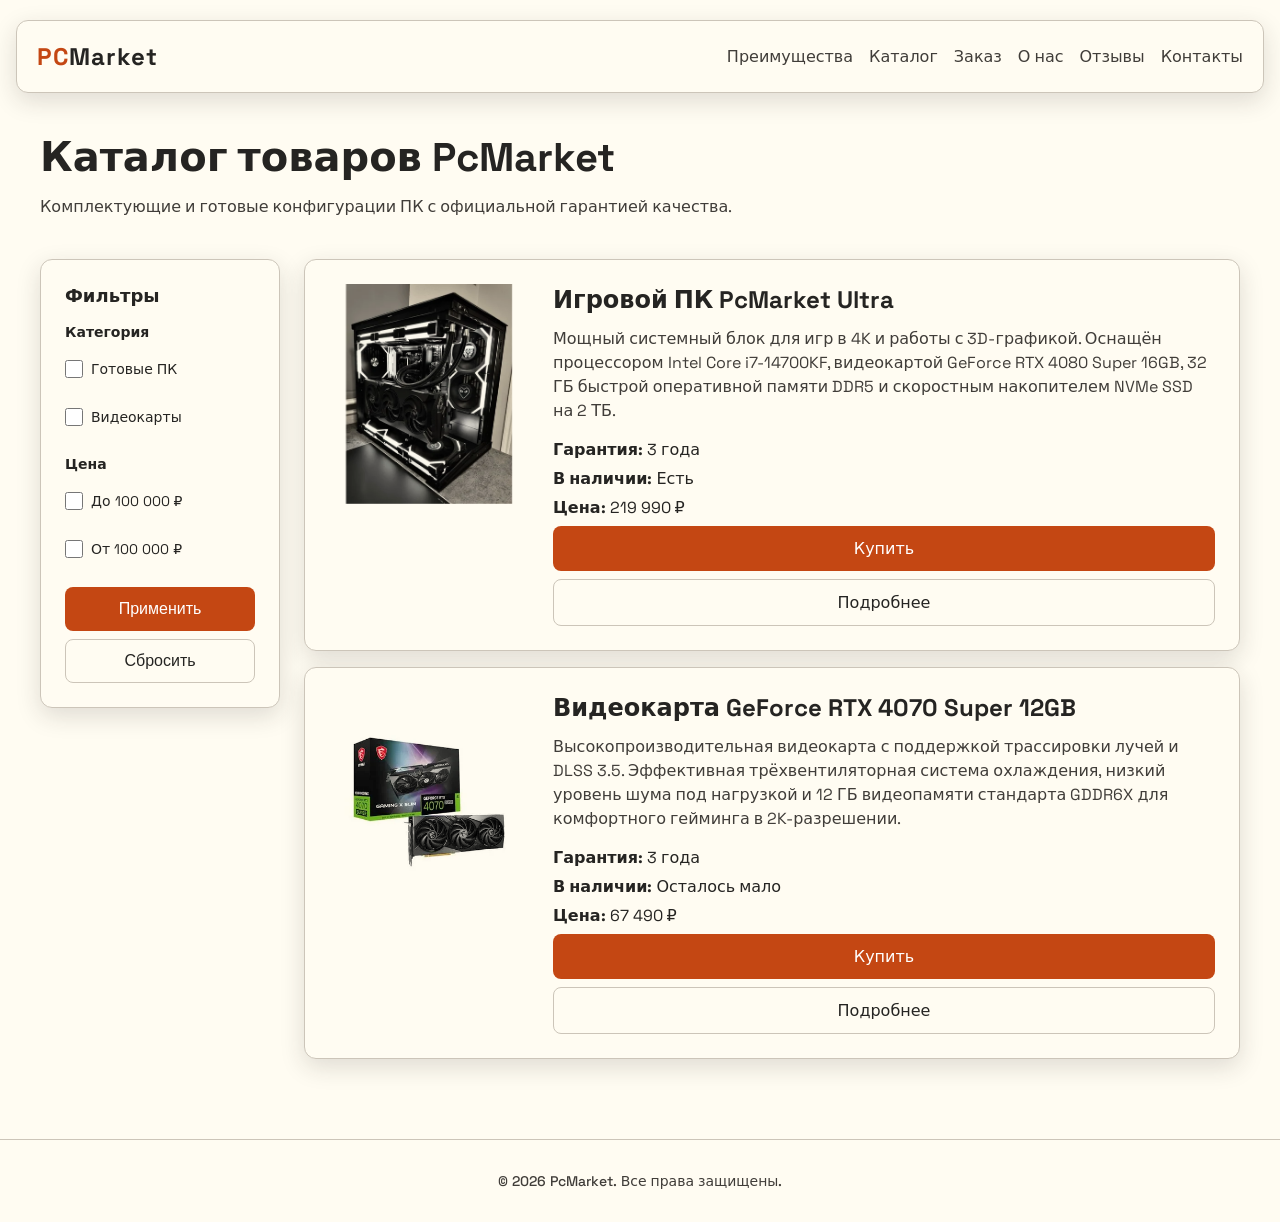
==== pages/catalog.html @ bab5d148 "init" ====
<!DOCTYPE html>
<html lang="ru">
<head>
    <meta charset="UTF-8">
    <meta name="viewport" content="width=device-width, initial-scale=1.0">
    <meta name="description" content="Страница с каталогом компании PcMarket">
    <link rel="stylesheet" href="../css/style.css">
    <link rel="stylesheet" href="../css/responsive.css">
    <title>Товары</title>
</head>
<body>
    <a class="skip-link" href="#main-content">Перейти к содержимому</a>

    <header class="site-header">
        <a href="../index.html" class="site-header__link">
            <span class="site-header__name"><span class="site-header__accent">PC</span>Market</span>
        </a>
        <nav class="site-nav">
            <ul class="site-nav__list">
                <li class="site-nav__item">
                    <a href="../index.html#advantages" class="site-nav__link">Преимущества</a>
                </li>
                <li class="site-nav__item">
                    <a href="catalog.html" class="site-nav__link" aria-current="page">Каталог</a>
                </li>
                <li class="site-nav__item">
                    <a href="order.html" class="site-nav__link">Заказ</a> 
                </li>
                <li class="site-nav__item">
                    <a href="aboutUs.html" class="site-nav__link">О нас</a>
                </li>
                <li class="site-nav__item">
                    <a href="reviews.html" class="site-nav__link">Отзывы</a>
                </li>
                <li class="site-nav__item">
                    <a href="contacts.html" class="site-nav__link">Контакты</a>
                </li>
            </ul>
        </nav>
    </header>

    <main id="main-content" tabindex="-1">
        <section class="catalog-intro">
            <h1 class="catalog-intro__title">Каталог товаров PcMarket</h1>
            <p class="catalog-intro__description">Комплектующие и готовые конфигурации ПК с официальной гарантией качества.</p>
        </section>
        
        <div class="catalog-layout">
            <aside class="catalog-filters">
                <h2 class="catalog-filters__title">Фильтры</h2>
                <form class="catalog-filters__form">
                    <fieldset class="catalog-filters__group">
                        <legend class="catalog-filters__legend">Категория</legend>
                        <label class="catalog-filters__option"><input type="checkbox" name="category" value="pc"> Готовые ПК</label>
                        <label class="catalog-filters__option"><input type="checkbox" name="category" value="gpu"> Видеокарты</label>
                    </fieldset>
                    <fieldset class="catalog-filters__group">
                        <legend class="catalog-filters__legend">Цена</legend>
                        <label class="catalog-filters__option"><input type="checkbox" name="price" value="under-100000"> До 100 000 ₽</label>
                        <label class="catalog-filters__option"><input type="checkbox" name="price" value="over-100000"> От 100 000 ₽</label>
                    </fieldset>
                    <div class="catalog-filters__actions">
                        <button class="button button--primary" type="button">Применить</button>
                        <button class="button button--secondary" type="reset">Сбросить</button>
                    </div>
                </form>
            </aside>

            <section class="catalog" aria-label="Товары каталога">
                <article class="catalog-card">
                    <picture class="catalog-card__media">
                        <source type="image/webp"
                                srcset="../assets/img/gaming-pc-360.webp 360w, ../assets/img/gaming-pc-600.webp 600w, ../assets/img/gaming-pc.webp 736w"
                                sizes="(max-width: 767px) calc(100vw - 64px), (max-width: 1439px) 200px, 250px">
                        <img src="../assets/img/gaming-pc.jpg"
                             srcset="../assets/img/gaming-pc-360.jpg 360w, ../assets/img/gaming-pc-600.jpg 600w, ../assets/img/gaming-pc.jpg 736w"
                             sizes="(max-width: 767px) calc(100vw - 64px), (max-width: 1439px) 200px, 250px"
                             width="736" height="981" loading="lazy"
                             alt="Игровой компьютер PcMarket Ultra" class="catalog-card__image">
                    </picture>
                    <div class="catalog-card__content">
                        <h2 class="catalog-card__title">Игровой ПК PcMarket Ultra</h2>
                        <p class="catalog-card__description">
                        Мощный системный блок для игр в 4K и работы с 3D-графикой. Оснащён процессором Intel Core i7-14700KF, видеокартой GeForce RTX 4080 Super 16GB, 32 ГБ быстрой оперативной памяти DDR5 и скоростным накопителем NVMe SSD на 2 ТБ.
                        </p>
                        <p class="catalog-card__detail"><strong class="catalog-card__label">Гарантия:</strong> 3 года</p>
                        <p class="catalog-card__detail"><strong class="catalog-card__label">В наличии:</strong> Есть</p>
                        <p class="catalog-card__detail"><strong class="catalog-card__label">Цена:</strong> 219 990 ₽</p>
                        <a href="order.html" class="catalog-card__link button button--primary">Купить</a>
                        <a href="product.html" class="catalog-card__link button button--secondary">Подробнее</a>
                    </div>
                </article>

                <hr>

                <article class="catalog-card">
                    <picture class="catalog-card__media">
                        <source type="image/webp"
                                srcset="../assets/img/rtx4070-360.webp 360w, ../assets/img/rtx4070.webp 499w"
                                sizes="(max-width: 767px) calc(100vw - 64px), (max-width: 1439px) 200px, 250px">
                        <img src="../assets/img/rtx4070.jpeg"
                             srcset="../assets/img/rtx4070-360.jpeg 360w, ../assets/img/rtx4070.jpeg 499w"
                             sizes="(max-width: 767px) calc(100vw - 64px), (max-width: 1439px) 200px, 250px"
                             width="499" height="400" loading="lazy"
                             alt="Видеокарта GeForce RTX 4070 Super" class="catalog-card__image">
                    </picture>
                    <div class="catalog-card__content">
                        <h2 class="catalog-card__title">Видеокарта GeForce RTX 4070 Super 12GB</h2>
                        <p class="catalog-card__description"> 
                        Высокопроизводительная видеокарта с поддержкой трассировки лучей и DLSS 3.5. Эффективная трёхвентиляторная система охлаждения, низкий уровень шума под нагрузкой и 12 ГБ видеопамяти стандарта GDDR6X для комфортного гейминга в 2K-разрешении.
                        </p>
                        <p class="catalog-card__detail"><strong class="catalog-card__label">Гарантия:</strong> 3 года</p>
                        <p class="catalog-card__detail"><strong class="catalog-card__label">В наличии:</strong> Осталось мало</p>
                        <p class="catalog-card__detail"><strong class="catalog-card__label">Цена:</strong> 67 490 ₽</p>
                        <a href="order.html" class="catalog-card__link button button--primary">Купить</a>
                        <a href="product.html" class="catalog-card__link button button--secondary">Подробнее</a>
                    </div>
                </article>
            </section>
        </div>
    </main>

    <footer class="site-footer">
        <p class="site-footer__text">&copy; 2026 PcMarket. Все права защищены.</p>
    </footer>

</body>
</html>
---- css/style.css ----
@font-face {
    font-family: 'Space Grotesk';
    src: url('../assets/fonts/space-grotesk-v22-latin-regular.woff2') format('woff2');
    font-weight: 400;
    font-display: swap; 
}
@font-face {
    font-family: 'Space Grotesk';
    src: url('../assets/fonts/space-grotesk-v22-latin-500.woff2') format('woff2');
    font-weight: 500;
    font-display: swap;
}
@font-face {
    font-family: 'Space Grotesk';
    src: url('../assets/fonts/space-grotesk-v22-latin-700.woff2') format('woff2');
    font-weight: 700;
    font-display: swap;
}

:root {

  --floral-white: #fffcf2ff;
  --dust-grey: #ccc5b9ff;
  --charcoal-brown: #403d39ff;
  --carbon-black: #252422ff;
  --spicy-paprika: #c44713ff;
  --burnt-paprika: #a9340dff;

  --color-bg: var(--floral-white);          
  --color-bg-card: var(--floral-white);     
  
  
  --color-text: var(--carbon-black);        
  --color-text-muted: var(--charcoal-brown); 
  
  --color-primary: var(--spicy-paprika);       
  --color-primary-hover: var(--burnt-paprika); 
  
  --color-border: var(--dust-grey);      
  
  
  --color-danger: #f43f5e;      
  --color-success: #10b981;     
  
  
  --shadow-card: 0 8px 24px rgb(37 36 34 / 15%);
  --shadow-glow: 0 0 15px rgb(235 94 40 / 40%);

  --font-main: 'Space Grotesk', system-ui, -apple-system, sans-serif;
  
  --fw-regular: 400;
  --fw-medium: 500;
  --fw-bold: 700;

  --radius-sm: 4px;  
  --radius-md: 8px;   
  --radius-lg: 12px;  
  --radius-pill: 100px;
}


*, *::before, *::after {
  box-sizing: border-box;
  margin: 0;
  padding: 0;
}

body {
  font-family: var(--font-main);
  font-weight: var(--fw-regular);
  background-color: var(--color-bg);
  color: var(--color-text);
}



a {
  text-decoration: none;
  color: inherit; /* цвет родителя */
}

ul {
  list-style: none;
}

hr {
  background-color: var(--color-border);
  border: none;
  height: 1px;
}

.site-header,
main,
.site-footer {
  max-width: 1600px;
  margin: 0 auto;
  padding-left: 40px; 
  padding-right: 40px; 
}

.site-header {
  display: flex; 
  justify-content: space-between;
  align-items: center;
  padding-top: 20px;
  padding-bottom: 20px; 
  margin-top: 20px;
  margin-bottom: 20px;
  border-radius: var(--radius-lg);
  background-color: var(--color-bg-card); 
  border: 1px solid var(--color-border); 
  box-shadow: var(--shadow-card);
  position: sticky;
  top: 20px;
  z-index: 999;
}

.site-header__link {
  display: flex;
  align-items: center;
  gap: 12px;
}


.site-header__name {
  font-size: 24px;
  font-weight: var(--fw-bold);
  color: var(--color-text);
  letter-spacing: 1px;
}

.site-header__accent {
  color: var(--color-primary);
}

.site-nav__list {
  display: flex;
  gap: 12px;
}

.site-nav__link {
  font-size: 16px;
  font-weight: var(--fw-medium);
  color: var(--color-text-muted);
  transition: color 0.3s ease; 
}

.site-nav__link:hover {
  color: var(--color-primary);
}

.site-nav__link:focus-visible {
  outline: 2px solid var(--color-primary);
  outline-offset: 4px;
  border-radius: 4px;
}

.button {
  display: inline-flex;
  align-items: center;
  justify-content: center;
  padding: 12px;
  font-size: 16px;
  font-weight: var(--fw-medium);
  border-radius: var(--radius-md);
  cursor: pointer;
  transition: all 0.3s ease;
  text-align: center;
}

.button--primary {
  background-color: var(--color-primary);
  color: #fff; 
  border: none;
}

.button--primary:hover {
  background-color: var(--color-primary-hover);
  box-shadow: var(--shadow-glow); 
  transform: translateY(-2px); 
}

.button--secondary {
  background-color: transparent;
  color: var(--color-text);
  border: 1px solid var(--color-border);
}
.button--secondary:hover {
  background-color: var(--color-bg-card);
  border-color: var(--color-primary-hover);
  color: var(--color-primary);
}

.button:focus-visible {
  outline: 2px solid var(--color-primary);
  outline-offset: 4px;
}

.button-up {
  position: fixed;
  bottom: 30px;
  right: 30px;
  z-index: 1000;
  background-color: transparent;
  border: var(--spicy-paprika) 1px solid;
  border-radius: var(--radius-pill);
}


.hero {
  padding: 80px 20px; 
  text-align: center; 
}


.hero__container {
  max-width: 800px;
  margin: 0 auto; 
}

.hero__title {
  font-size: 48px; 
  font-weight: var(--fw-bold);
  line-height: 1.2;
  margin-bottom: 24px;
  color: var(--color-text);
}

.hero__description {
  font-size: 20px;
  color: var(--color-text-muted);
  line-height: 1.5;
  margin-bottom: 40px;
}

.hero__actions {
  display: flex;
  justify-content: center;
  gap: 12px; 
}

.advantages, .popular {
  padding: 60px 0;
}

.advantages__title, .popular__title {
  font-size: 32px;
  margin-bottom: 40px;
  text-align: center;
}


.advantages__list {
  display: grid;
  grid-template-columns: repeat(3, 1fr);
  gap: 24px;
}

.advantages__item {
  background-color: var(--color-bg-card);
  padding: 32px;
  border-radius: var(--radius-lg);
  border: 1px solid var(--color-border);
  text-align: center;
  box-shadow: var(--shadow-card);
  transition: transform 0.3s ease, box-shadow 0.3s ease;
}

.advantages__item:hover {
  transform: translateY(-4px); 
  box-shadow: var(--shadow-glow); 
}

.advantages__item-title {
  font-size: 20px;
  margin-bottom: 12px;
  color: var(--color-primary); 
}


.advantages__item-text {
  color: var(--color-text-muted);
  line-height: 1.5;
}

.popular {
  display: flex;
  flex-direction: column;
  align-items: center; 
}

.popular__grid {
  display: grid;
  grid-template-columns: repeat(auto-fit, minmax(300px, 1fr));
  gap: 24px;
  margin-bottom: 40px;
  width: 100%;
}

.catalog-card__badge {
  position: absolute;
  top: 16px;
  right: 16px;
  background-color: var(--color-primary);
  color: #fff;
  padding: 4px 8px;
  border-radius: var(--radius-pill);
}

.product-card {
  display: flex;
  position: relative;
  flex-direction: column;
  background-color: var(--color-bg-card);
  border: 1px solid var(--color-border);
  border-radius: var(--radius-lg);
  overflow: hidden; 
  box-shadow: var(--shadow-card);
  transition: transform 0.3s ease, box-shadow 0.3s ease;
}

.product-card:hover .product-card__image {
  transform: scale(1.1); 
}

.product-card__image {
  width: 100%;
  height: 300px; 
  padding: 20px; 
  object-fit: contain;
  border-bottom: 1px solid var(--color-border);
  mix-blend-mode: multiply; 
  transition: transform 0.4s ease; 
}

.product-card__content {
  padding: 24px;
  display: flex;
  flex-direction: column;
  flex-grow: 1; 
}

.product-card__title {
  font-size: 18px;
  font-weight: var(--fw-bold);
  color: var(--color-text);
  margin-bottom: 12px;
  line-height: 1.4;
}

.product-card__price {
  font-size: 24px;
  font-weight: var(--fw-bold);
  color: var(--color-primary); 
  margin-bottom: 24px;
  margin-top: auto;
}

.product-card__button {
  width: 100%;
  margin-bottom: 8px;
}

.product-card__button:last-child {
  margin-bottom: 0;
}

.site-footer {
  padding-top: 32px;
  padding-bottom: 32px;
  margin-top: 80px; 
  border-top: 1px solid var(--color-border);
  display: flex;
  justify-content: center;
  align-items: center;
}
.site-footer__text {
  font-size: 14px;
  color: var(--color-text-muted);
  font-weight: var(--fw-medium);
}
.popular__more-link {
  margin-top: 16px;
}

.modal {
  position: fixed;
  margin: auto;
  box-shadow: var(--shadow-card);
  max-width: 400px;
  background-color: var(--color-bg-card);
  border: 1px solid var(--color-border);
  border-radius: var(--radius-lg);
  padding: 32px;
}

.modal::backdrop {
    background-color: rgba(0 0 0 / 70%);
}

.modal__input {
  width: 100%;
  padding: 14px 16px;
  font-size: 16px;
  font-family: inherit; 
  color: var(--color-text);
  background-color: transparent;
  border: 1px solid var(--color-border);
  margin-bottom: 0;
  border-radius: var(--radius-md);
  transition: border-color 0.3s ease, box-shadow 0.3s ease;
}

.modal__form {
  display: flex;
  flex-wrap: wrap;
  gap: 10px;
}

.modal__label {
  flex-basis: 100%;
  font-size: 14px;
  font-weight: var(--fw-bold);
}

.modal__input:focus {
  outline: none; 
  border-color: var(--color-primary); 
  box-shadow: var(--shadow-card); 
}

.modal__title {
  font-size: 24px;
  font-weight: var(--fw-bold);
  color: var(--color-text);
  margin-bottom: 8px;
}

.modal__text {
  font-size: 18px;
  color: var(--color-text-muted);
  margin-bottom: 8px;
}

.button--call {
  margin-top: 8px;
}

/* catalog */

.catalog-intro {
  margin-top: 40px;
  margin-bottom: 40px;
}
.catalog-intro__title {
  font-size: 40px;
  font-weight: var(--fw-bold);
  color: var(--color-text);
  margin-bottom: 16px;
}
.catalog-intro__description {
  font-size: 18px;
  color: var(--color-text-muted);
}

.catalog-layout {
  display: grid;
  grid-template-columns: 280px 1fr; 
  gap: 40px; 
  align-items: start; 
}

.catalog-filters {
  background-color: var(--color-bg-card);
  padding: 24px;
  border-radius: var(--radius-lg);
  border: 1px solid var(--color-border);
  position: sticky;
  top: 100px; 
  box-shadow: var(--shadow-card);
}

.catalog-filters__title {
  font-size: 20px;
  font-weight: var(--fw-bold);
  margin-bottom: 16px;
}

.catalog {
  display: flex;
  flex-direction: column;
  gap: 32px; 
}

.catalog-card {
  display: flex;
  position: relative;
  gap: 24px;
  background-color: var(--color-bg-card);
  padding: 24px;
  border-radius: var(--radius-lg);
  border: 1px solid var(--color-border);
  box-shadow: var(--shadow-card);
}

.catalog-card__image {
  width: 250px;
  height: 250px;
  object-fit: contain;
  mix-blend-mode: multiply; 
  flex-shrink: 0;  /* офф сжати */
}

.catalog-card__content-wrapper {
  display: flex;
  flex-direction: column;
}

.catalog-card__title {
  font-size: 24px;
  margin-bottom: 16px;
}
.catalog-card__description {
  color: var(--color-text-muted);
  line-height: 1.5;
  margin-bottom: 24px;
}

.catalog-card__content {
  display: flex;
  flex-direction: column;
}

.catalog-card__detail {
  margin-bottom: 8px;
  font-size: 16px;
}

.catalog-card__label {
  color: var(--color-text);
  font-weight: var(--fw-bold);
}

.catalog-card__link {
  margin-bottom: 8px;
}

.catalog-card__link:last-child {
  margin-bottom: 0;
}

/* product */

.product-page {
  padding-top: 40px;
  padding-bottom: 60px;
}

.product-details {
  background-color: var(--color-bg-card);
  padding: 40px;
  border-radius: var(--radius-lg);
  border: 1px solid var(--color-border);
  box-shadow: var(--shadow-card);
  margin-bottom: 60px;
}


.product-details__title {
  font-size: 36px;
  font-weight: var(--fw-bold);
  margin-bottom: 32px;
  color: var(--color-text);
  border-bottom: 1px solid var(--color-border);
  padding-bottom: 16px;
}


.product-details__grid {
  display: grid;
  grid-template-columns: 1fr 1fr; 
  gap: 40px;
  align-items: center;
}

.product-details__image {
  width: 100%;
  max-height: 400px;
  object-fit: contain;
  mix-blend-mode: multiply; 
}

.product-details__info {
  display: flex;
  flex-direction: column;
  gap: 24px; 
}

.product-details__description {
  font-size: 18px;
  line-height: 1.6;
  color: var(--color-text-muted);
}


.product-details__price {
  font-size: 40px;
  font-weight: var(--fw-bold);
  color: var(--color-primary);
}
.product-details__button {
  align-self: flex-start; 
  padding: 16px 32px;
  font-size: 18px;
}

.product-specs {
  background-color: var(--color-bg-card);
  padding: 40px;
  border-radius: var(--radius-lg);
  border: 1px solid var(--color-border);
  box-shadow: var(--shadow-card);
}

.product-specs__title {
  font-size: 28px;
  margin-bottom: 24px;
}

.specs-table {
  width: 100%; 
  border-collapse: collapse; 
  text-align: left;
}

.specs-table__caption {
  caption-side: bottom; 
  text-align: right;
  margin-top: 12px;
  font-size: 14px;
  color: var(--color-text-muted);
}

.specs-table__header {
  padding: 16px;
  font-weight: var(--fw-bold);
  color: var(--color-text);
  border-bottom: 2px solid var(--color-text); 
}

.specs-table__cell {
  padding: 16px;
  color: var(--color-text-muted);
  border-bottom: 1px solid var(--color-border); 
}

.specs-table__row:hover .specs-table__cell {
  background-color: rgb(37 36 34 / 3%); 
  color: var(--color-text);
  transition: all 0.2s ease;
}

/* order */

.order-section {
  max-width: 600px;
  margin: 40px auto 80px; 
}

.order-section__title {
  font-size: 36px;
  font-weight: var(--fw-bold);
  text-align: center;
  margin-bottom: 16px;
}

.order-section__description {
  text-align: center;
  color: var(--color-text-muted);
  margin-bottom: 40px;
}

.order-form {
  background-color: var(--color-bg-card);
  padding: 40px;
  border-radius: var(--radius-lg);
  border: 1px solid var(--color-border);
  box-shadow: var(--shadow-card);
  display: flex;
  flex-direction: column;
  gap: 24px; 
}

.order-form__field {
  display: flex;
  flex-direction: column;
  gap: 8px; 
}

.order-form__label {
  font-size: 14px;
  font-weight: var(--fw-bold);
  color: var(--color-text);
}

.order-form__input {
  width: 100%;
  padding: 14px 16px;
  font-size: 16px;
  font-family: inherit; 
  color: var(--color-text);
  background-color: transparent;
  border: 1px solid var(--color-border);
  border-radius: var(--radius-md);
  transition: border-color 0.3s ease, box-shadow 0.3s ease;
}

.order-form__input:focus {
  outline: none; 
  border-color: var(--color-primary); 
  box-shadow: var(--shadow-card); 
}

.order-form__input--textarea {
  resize: vertical; 
  min-height: 100px;
}

.order-form__checkbox {
  width: 18px;
  height: 18px;
  cursor: pointer;
  accent-color: var(--color-primary); 
}

.order-form__field--checkbox {
  flex-direction: row; 
  align-items: center; 
}

.order-form__label--checkbox {
  font-weight: var(--fw-regular); 
  color: var(--color-text-muted);
  cursor: pointer;
}

.order-form__actions {
  margin-top: 16px;

}
.order-form__button {
  width: 100%; 
  font-size: 18px;
  padding: 16px;
}

/* reviews */

.reviews-intro {
  margin-top: 40px;
  margin-bottom: 60px;
  text-align: center;
}

.reviews-intro__title {
  font-size: 40px;
  font-weight: var(--fw-bold);
  color: var(--color-text);
  margin-bottom: 16px;
}

.reviews-intro__description {
  font-size: 18px;
  color: var(--color-text-muted);
  margin-bottom: 24px;
}

.reviews-intro__mark {
  font-size: 56px;
  font-weight: var(--fw-bold);
  color: var(--color-primary); 
  margin-bottom: 8px;
}

.reviews-intro__count {
  font-size: 16px;
  color: var(--color-text-muted);
}

.reviews {
  display: grid;
  grid-template-columns: repeat(auto-fit, minmax(350px, 1fr));
  gap: 32px;
  margin-bottom: 80px;
}

.reviews-card {
  background-color: var(--color-bg-card);
  position: relative;
  padding: 32px;
  border-radius: var(--radius-lg);
  border: 1px solid var(--color-border);
  box-shadow: var(--shadow-card);
  
  display: flex;
  flex-direction: column;
  transition: transform 0.3s ease, box-shadow 0.3s ease;
}

.reviews-card:hover {
  transform: translateY(-4px);
  box-shadow: var(--shadow-glow);
}

.reviews-card__content {
  display: flex;
  justify-content: space-between;
  align-items: center;
  margin-bottom: 12px;
}

.reviews-card__name {
  font-size: 20px;
  font-weight: var(--fw-bold);
  color: var(--color-text);
}

.reviews-card__datetime {
  font-size: 14px;
  color: var(--color-text-muted);
}

.reviews-card__title {
  display: inline-block;
  font-size: 14px;
  font-weight: var(--fw-medium);
  color: var(--color-primary);
  margin-bottom: 16px;
  padding-bottom: 2px;
}

.reviews-card__description {
  color: var(--color-text-muted);
  line-height: 1.6;
  font-size: 16px;
}

/* contacts */

.contacts-intro {
  text-align: center;
  max-width: 800px;
  margin: 40px auto 60px;
}

.contacts-intro__title {
  font-size: 40px;
  margin-bottom: 16px;
}

.contacts-intro__description {
  font-size: 18px;
  color: var(--color-text-muted);
  line-height: 1.5;
}

.contacts-grid {
  display: grid;
  grid-template-columns: repeat(auto-fit, minmax(280px, 1fr));
  gap: 24px;
  margin-bottom: 80px;
}

.contact-card {
  background-color: var(--color-bg-card);
  padding: 32px;
  border-radius: var(--radius-lg);
  border: 1px solid var(--color-border);
  box-shadow: var(--shadow-card);
}

.contact-card__name {
  font-size: 20px;
  color: var(--color-primary); 
  margin-bottom: 16px;
  border-bottom: 1px solid var(--color-border);
  padding-bottom: 12px;
}

.contact-card__list {
  display: flex;
  flex-direction: column;
  gap: 12px; 
}


.contact-card__item {
  color: var(--color-text-muted);
  font-size: 16px;
}

.feedback {
  max-width: 600px;
  margin: 0 auto 80px;
}
.feedback__title {
  font-size: 32px;
  text-align: center;
  margin-bottom: 12px;
}
.feedback__description {
  text-align: center;
  color: var(--color-text-muted);
  margin-bottom: 32px;
}

.feedback-form {
  background-color: var(--color-bg-card);
  padding: 40px;
  border-radius: var(--radius-lg);
  border: 1px solid var(--color-border);
  box-shadow: var(--shadow-card);
  display: flex;
  flex-direction: column;
  gap: 24px;
}

.feedback-form__item {
  display: flex;
  flex-direction: column;
  gap: 8px;
}

.feedback-form__label {
  font-size: 14px;
  font-weight: var(--fw-bold);
}

.feedback-form__input,
.feedback-form__selector,
.feedback-form__textarea {
  width: 100%;
  padding: 14px 16px;
  font-size: 16px;
  font-family: inherit;
  color: var(--color-text);
  background-color: transparent;
  border: 1px solid var(--color-border);
  border-radius: var(--radius-md);
  transition: border-color 0.3s ease, box-shadow 0.3s ease;
}

.feedback-form__input:focus,
.feedback-form__selector:focus,
.feedback-form__textarea:focus {
  outline: none;
  border-color: var(--color-primary);
}

.feedback-form__textarea {
  resize: vertical;
  min-height: 120px;
}

/* services */


.page-intro {
  margin-top: 40px;
  margin-bottom: 60px;
  text-align: center;
}
.page-intro__title {
  font-size: 40px;
  font-weight: var(--fw-bold);
  color: var(--color-text);
  margin-bottom: 16px;
}
.page-intro__description {
  font-size: 18px;
  color: var(--color-text-muted);
  max-width: 800px;
  margin: 0 auto; 
}

.services {
  display: grid;
  grid-template-columns: repeat(auto-fit, minmax(400px, 1fr));
  gap: 32px;
  margin-bottom: 80px;
}

.services-card {
  background-color: var(--color-bg-card);
  padding: 40px;
  border-radius: var(--radius-lg);
  border: 1px solid var(--color-border);
  box-shadow: var(--shadow-card);
  display: flex;
  flex-direction: column;
  transition: transform 0.3s ease, box-shadow 0.3s ease;
}

.services-card:hover {
  transform: translateY(-4px);
  box-shadow: var(--shadow-glow);
}

.services-card__title {
  font-size: 24px;
  font-weight: var(--fw-bold);
  color: var(--color-text);
  margin-bottom: 16px;
  border-bottom: 1px solid var(--color-border);
  padding-bottom: 16px;
}

.services-card__description {
  color: var(--color-text-muted);
  line-height: 1.6;
  margin-bottom: 32px;
  flex-grow: 1; 
}

.services-card__detail {
  margin-bottom: 12px;
  font-size: 16px;
}

.services-card__label {
  font-weight: var(--fw-bold);
  color: var(--color-primary); 
}

.services-card__link {
  margin-bottom: 12px;
}
---- css/responsive.css ----
html {
  scroll-behavior: smooth;
  box-sizing: border-box;
}

.skip-link {
  position: fixed;
  top: 8px;
  left: 8px;
  z-index: 1001;
  padding: 12px 16px;
  border-radius: var(--radius-md);
  color: #fff;
  background: var(--color-primary);
  transform: translateY(-150%);
}

.skip-link:focus-visible {
  transform: translateY(0);
  outline: 2px solid var(--color-text);
  outline-offset: 2px;
}

*, *::before, *::after {
  box-sizing: inherit;
}

img,
video {
  max-width: 100%;
  height: auto;
  display: block;
}

.site-header,
main,
.site-footer {
  padding-left: 16px;
  padding-right: 16px;
}

.site-header {
  flex-direction: column;
  align-items: stretch;
  gap: 12px;
  margin-top: 10px;
  margin-bottom: 16px;
  margin-left: 16px;
  margin-right: 16px;
  padding: 12px 14px;
  position: sticky;
  top: 10px;
}

.site-header__link {
  justify-content: center;
}

.site-header__name {
  font-size: 20px;
}

.site-nav__list {
  display: flex;
  flex-wrap: wrap;
  justify-content: center;
  gap: 6px 8px;
}

.site-nav__link {
  font-size: 13px;
  padding: 6px 10px;
  border-radius: var(--radius-sm);
  background-color: rgba(37, 36, 34, 0.04);
}

.hero {
  padding: 24px 0 32px;
}

.hero__title {
  font-size: 24px;
  line-height: 1.25;
  margin-bottom: 14px;
  word-break: break-word;
}

.hero__description {
  font-size: 14px;
  line-height: 1.5;
  margin-bottom: 20px;
}

.hero__actions {
  flex-direction: column;
  width: 100%;
  gap: 10px;
}

.hero__button {
  width: 100%;
  min-height: 44px;
}

.button--call {
  width: 100%;
  margin-top: 10px;
  min-height: 44px;
}

.advantages,
.popular {
  padding: 28px 0;
}

.advantages__title,
.popular__title {
  font-size: 22px;
  margin-bottom: 20px;
}

.advantages__list {
  grid-template-columns: 1fr;
  gap: 14px;
}

.advantages__item {
  padding: 18px 14px;
}

.advantages__item-title {
  font-size: 17px;
  margin-bottom: 8px;
}

.advantages__item-text {
  font-size: 14px;
}

.popular__grid {
  grid-template-columns: 1fr;
  gap: 18px;
  margin-bottom: 20px;
}

.product-card__image {
  height: 200px;
  padding: 12px;
}

.product-card__content {
  padding: 16px 12px;
  gap: 14px;
}

.product-card__title {
  font-size: 16px;
  margin-bottom: 8px;
}

.product-card__price {
  font-size: 20px;
  margin-bottom: 12px;
}

.popular__more-link {
  width: 100%;
  max-width: 280px;
  min-height: 44px;
}

.modal {
  width: calc(100% - 24px);
  max-width: 360px;
  padding: 20px 16px;
}

.modal__title {
  font-size: 20px;
}

.modal__text {
  font-size: 14px;
}

.button-up {
  bottom: 16px;
  right: 14px;
  width: 44px;
  height: 44px;
  display: flex;
  align-items: center;
  justify-content: center;
}

.site-footer {
  padding: 20px 16px;
  margin-top: 36px;
  text-align: center;
}

/* Catalog */
.catalog-intro {
  margin: 24px 0 28px;
}

.catalog-intro__title {
  font-size: 24px;
  line-height: 1.25;
  margin-bottom: 12px;
}

.catalog-intro__description {
  font-size: 14px;
  line-height: 1.5;
}

.catalog-layout {
  grid-template-columns: minmax(0, 1fr);
  gap: 20px;
}

.catalog-filters {
  min-width: 0;
  padding: 16px;
  position: static;
}

.catalog-filters__title {
  font-size: 18px;
  margin-bottom: 16px;
}

.catalog-filters__form {
  display: grid;
  gap: 16px;
}

.catalog-filters__group {
  display: grid;
  gap: 4px;
  min-width: 0;
  padding: 0;
  border: 0;
}

.catalog-filters__legend {
  margin-bottom: 6px;
  font-size: 14px;
  font-weight: var(--fw-bold);
}

.catalog-filters__option {
  display: flex;
  align-items: center;
  gap: 8px;
  min-height: 44px;
  font-size: 14px;
  cursor: pointer;
}

.catalog-filters__option input {
  width: 18px;
  height: 18px;
  flex: none;
  accent-color: var(--color-primary);
}

.catalog-filters__actions {
  display: grid;
  grid-template-columns: repeat(2, minmax(0, 1fr));
  gap: 8px;
}

.catalog-filters__actions .button {
  width: 100%;
  min-height: 44px;
  padding: 10px;
}

.catalog {
  min-width: 0;
  gap: 16px;
}

.catalog hr {
  display: none;
}

.catalog-card {
  min-width: 0;
  flex-direction: column;
  gap: 16px;
  padding: 16px;
}

.catalog-card__media {
  display: block;
  width: 100%;
}

.catalog-card__image {
  width: 100%;
  height: 200px;
  object-fit: contain;
}

.catalog-card__content {
  min-width: 0;
}

.catalog-card__title {
  font-size: 20px;
  line-height: 1.3;
  margin-bottom: 12px;
  overflow-wrap: anywhere;
}

.catalog-card__description {
  font-size: 14px;
  margin-bottom: 16px;
  overflow-wrap: anywhere;
}

.catalog-card__detail {
  font-size: 14px;
}

.catalog-card__link {
  width: 100%;
  min-height: 44px;
}

/* About us */
.about-philosophy__content {
  max-width: 760px;
  margin: 0 auto;
}

.about-philosophy__content .advantages__item-text {
  line-height: 1.6;
}

.about-reasons {
  padding: 28px 0 44px;
}

.about-reasons__list {
  max-width: 1120px;
  margin: 0 auto;
  grid-template-columns: minmax(0, 1fr);
}

.about-reasons__item {
  min-width: 0;
  text-align: left;
  overflow-wrap: anywhere;
}

/* Reviews */
.reviews-intro {
  margin: 24px auto 32px;
}

.reviews-intro__title {
  font-size: 24px;
  line-height: 1.25;
  margin-bottom: 12px;
}

.reviews-intro__description {
  font-size: 14px;
  line-height: 1.5;
  margin-bottom: 18px;
}

.reviews-intro__mark {
  font-size: 36px;
}

.reviews-intro__count {
  font-size: 14px;
}

.reviews {
  grid-template-columns: minmax(0, 1fr);
  gap: 16px;
  margin-bottom: 48px;
}

.reviews-card {
  min-width: 0;
  padding: 20px 16px;
  overflow-wrap: anywhere;
}

.reviews-card__content {
  flex-direction: column;
  align-items: flex-start;
  gap: 4px;
}

.reviews-card__name {
  font-size: 18px;
}

.reviews-card__description {
  font-size: 14px;
}

/* Order */
.order-section {
  margin: 24px auto 48px;
}

.order-section__title {
  font-size: 24px;
  line-height: 1.25;
  margin-bottom: 12px;
}

.order-section__description {
  font-size: 14px;
  line-height: 1.5;
  margin-bottom: 20px;
}

.order-form {
  padding: 20px 16px;
  gap: 18px;
}

.order-form__field {
  min-width: 0;
}

.order-form__input {
  min-width: 0;
  min-height: 44px;
}

.order-form__input:focus-visible,
.order-form__checkbox:focus-visible {
  outline: 2px solid var(--color-primary);
  outline-offset: 2px;
}

.order-form__checkbox {
  flex-shrink: 0;
}

.order-form__label--checkbox {
  line-height: 1.5;
}

.order-form__actions {
  margin-top: 0;
}

.order-form__button {
  min-height: 44px;
  font-size: 16px;
}

/* Contacts */
.contacts-intro {
  margin: 24px auto 32px;
}

.contacts-intro__title {
  font-size: 24px;
  line-height: 1.25;
  margin-bottom: 12px;
}

.contacts-intro__description {
  font-size: 14px;
}

.contacts-grid {
  grid-template-columns: minmax(0, 1fr);
  gap: 16px;
  margin-bottom: 40px;
}

.contact-card {
  min-width: 0;
  padding: 20px 16px;
}

.contact-card__name {
  font-size: 18px;
  line-height: 1.35;
  margin-bottom: 12px;
  padding-bottom: 10px;
}

.contact-card__item {
  font-size: 14px;
  line-height: 1.5;
  overflow-wrap: anywhere;
}

.feedback {
  width: 100%;
  margin-bottom: 48px;
}

.feedback__title {
  font-size: 24px;
  line-height: 1.25;
}

.feedback__description {
  font-size: 14px;
  line-height: 1.5;
  margin-bottom: 20px;
}

.feedback-form {
  padding: 20px 16px;
  gap: 18px;
}

.feedback-form__item {
  min-width: 0;
}

.feedback-form__input,
.feedback-form__selector,
.feedback-form__textarea {
  min-width: 0;
  min-height: 44px;
}

.feedback-form__button {
  width: 100%;
  min-height: 44px;
}

.feedback-form__input:focus-visible,
.feedback-form__selector:focus-visible,
.feedback-form__textarea:focus-visible {
  outline: 2px solid var(--color-primary);
  outline-offset: 2px;
}

/* Services */
.page-intro {
  margin: 24px auto 32px;
}

.page-intro__title {
  font-size: 24px;
  line-height: 1.25;
  margin-bottom: 12px;
}

.page-intro__description {
  font-size: 14px;
  line-height: 1.5;
}

.services {
  grid-template-columns: minmax(0, 1fr);
  gap: 16px;
  margin-bottom: 48px;
}

.services-card {
  min-width: 0;
  padding: 20px 16px;
  overflow-wrap: anywhere;
}

.services-card__title {
  font-size: 18px;
  line-height: 1.35;
  margin-bottom: 12px;
  padding-bottom: 12px;
}

.services-card__description {
  font-size: 14px;
  margin-bottom: 20px;
}

.services-card__detail {
  font-size: 14px;
}

.services-card .button {
  width: 100%;
  min-height: 44px;
}

/* Product */
.product-page {
  padding-top: 24px;
  padding-bottom: 40px;
}

.product-details,
.product-specs {
  padding: 20px 16px;
}

.product-details {
  margin-bottom: 32px;
}

.product-details__title {
  font-size: 24px;
  line-height: 1.25;
  margin-bottom: 20px;
  padding-bottom: 12px;
}

.product-details__grid {
  grid-template-columns: minmax(0, 1fr);
  gap: 20px;
}

.product-details__media {
  display: block;
  min-width: 0;
  width: 100%;
}

.product-details__image {
  max-height: 260px;
}

.product-details__info {
  min-width: 0;
  gap: 16px;
}

.product-details__description {
  font-size: 14px;
}

.product-details__price {
  font-size: 28px;
}

.product-details__button {
  align-self: stretch;
  min-height: 44px;
  padding: 12px 16px;
  font-size: 16px;
}

.product-specs__title {
  font-size: 22px;
  line-height: 1.3;
  margin-bottom: 16px;
}

.specs-table {
  display: block;
  min-width: 0;
}

.specs-table__head {
  position: absolute;
  width: 1px;
  height: 1px;
  overflow: hidden;
  clip-path: inset(50%);
  white-space: nowrap;
}

.specs-table__body {
  display: grid;
  gap: 12px;
}

.specs-table__body .specs-table__row {
  display: block;
  min-width: 0;
  padding: 14px;
  border: 1px solid var(--color-border);
  border-radius: var(--radius-md);
}

.specs-table__body .specs-table__cell {
  display: block;
  padding: 0;
  border: 0;
  overflow-wrap: anywhere;
}

.specs-table__body .specs-table__cell[scope="row"] {
  margin-bottom: 6px;
  color: var(--color-text);
  font-weight: var(--fw-bold);
}

.specs-table__header,
.specs-table__cell {
  padding: 12px;
  font-size: 14px;
}

.specs-table__caption {
  display: block;
  text-align: left;
  margin-top: 0;
  margin-bottom: 12px;
}

@media (min-width: 430px) {
  .site-header,
  main,
  .site-footer {
    padding-left: 20px;
    padding-right: 20px;
  }

  .site-header {
    padding: 14px 18px;
  }

  .site-header__name {
    font-size: 22px;
  }

  .site-nav__link {
    font-size: 14px;
    padding: 6px 12px;
  }

  .hero {
    padding: 32px 0 40px;
  }

  .hero__title {
    font-size: 28px;
  }

  .hero__description {
    font-size: 16px;
  }

  .advantages__title,
  .popular__title {
    font-size: 24px;
  }

  .advantages__item {
    padding: 22px 18px;
  }

  .product-card__image {
    height: 240px;
  }

  .product-card__content {
    padding: 20px 16px;
  }

  .product-card__title {
    font-size: 17px;
  }

  .modal {
    width: calc(100% - 32px);
    max-width: 400px;
    padding: 24px 20px;
  }

  .catalog-intro {
    margin: 32px 0 36px;
  }

  .catalog-intro__title {
    font-size: 28px;
  }

  .catalog-intro__description {
    font-size: 16px;
  }

  .catalog-filters__form {
    grid-template-columns: repeat(2, minmax(0, 1fr));
  }

  .catalog-filters__actions {
    grid-column: 1 / -1;
  }

  .catalog-card {
    padding: 20px;
  }

  .catalog-card__image {
    height: 240px;
  }

  .about-reasons {
    padding-bottom: 52px;
  }

  .reviews-intro {
    margin: 32px auto 40px;
  }

  .reviews-intro__title {
    font-size: 28px;
  }

  .reviews-intro__description {
    font-size: 16px;
  }

  .reviews-intro__mark {
    font-size: 44px;
  }

  .reviews-card {
    padding: 24px;
  }

  .reviews-card__description {
    font-size: 16px;
  }

  .order-section {
    margin: 32px auto 56px;
  }

  .order-section__title {
    font-size: 28px;
  }

  .order-section__description {
    font-size: 16px;
  }

  .order-form {
    padding: 28px;
  }

  /* Contacts */
  .contacts-intro {
    margin: 32px auto 40px;
  }

  .contacts-intro__title,
  .feedback__title {
    font-size: 28px;
  }

  .contacts-intro__description,
  .feedback__description {
    font-size: 16px;
  }

  .contact-card {
    padding: 24px;
  }

  .contact-card__item {
    font-size: 16px;
  }

  .feedback-form {
    padding: 28px;
  }

  /* Services */
  .page-intro {
    margin: 32px auto 40px;
  }

  .page-intro__title {
    font-size: 28px;
  }

  .page-intro__description {
    font-size: 16px;
  }

  .services-card {
    padding: 24px;
  }

  .services-card__title {
    font-size: 20px;
  }

  .services-card__description,
  .services-card__detail {
    font-size: 16px;
  }

  /* Product */
  .product-details,
  .product-specs {
    padding: 24px;
  }

  .product-details__title {
    font-size: 28px;
  }

  .product-details__image {
    max-height: 320px;
  }

  .product-details__description {
    font-size: 16px;
  }

  .product-details__price {
    font-size: 32px;
  }

  .product-specs__title {
    font-size: 24px;
  }
}

@media (min-width: 768px) {
  .site-header,
  main,
  .site-footer {
    padding-left: 28px;
    padding-right: 28px;
  }

  .site-header {
    flex-direction: row;
    justify-content: space-between;
    align-items: center;
  }

  .site-header__link {
    justify-content: flex-start;
  }

  .site-nav__list {
    flex-wrap: nowrap;
    gap: 12px;
  }

  .site-nav__link {
    background-color: transparent;
    padding: 0;
    font-size: 15px;
  }

  .hero {
    padding: 50px 20px;
  }

  .hero__title {
    font-size: 38px;
  }

  .hero__description {
    font-size: 18px;
  }

  .hero__actions {
    flex-direction: row;
    justify-content: center;
  }

  .hero__button {
    width: auto;
  }

  .button--call {
    width: auto;
    margin-top: 14px;
  }

  .advantages__list {
    grid-template-columns: repeat(3, 1fr);
    gap: 20px;
  }

  .popular__grid {
    grid-template-columns: repeat(2, 1fr);
    gap: 24px;
  }

  .popular__more-link {
    width: auto;
  }

  .catalog-intro {
    margin: 40px 0;
  }

  .catalog-intro__title {
    font-size: 36px;
  }

  .catalog-layout {
    gap: 24px;
  }

  .catalog-filters {
    padding: 24px;
  }

  .catalog-card {
    flex-direction: row;
    gap: 24px;
    padding: 24px;
  }

  .catalog-card__media {
    flex: 0 0 200px;
    width: 200px;
  }

  .catalog-card__image {
    height: 220px;
  }

  .catalog-card__title {
    font-size: 22px;
  }

  .catalog-card__description,
  .catalog-card__detail {
    font-size: 16px;
  }

  .catalog-card__link {
    width: auto;
  }

  .about-reasons__list {
    grid-template-columns: repeat(2, minmax(0, 1fr));
    gap: 20px;
  }

  .about-philosophy__content .advantages__item-text {
    font-size: 16px;
  }

  .reviews-intro {
    margin: 40px auto 56px;
  }

  .reviews-intro__title {
    font-size: 36px;
  }

  .reviews {
    grid-template-columns: repeat(2, minmax(0, 1fr));
    gap: 20px;
    margin-bottom: 64px;
  }

  .order-section {
    margin: 40px auto 72px;
  }

  .order-section__title {
    font-size: 32px;
  }

  .order-form {
    display: grid;
    grid-template-columns: repeat(2, minmax(0, 1fr));
    gap: 20px;
    padding: 32px;
  }

  .order-form__field--full,
  .order-form__actions {
    grid-column: 1 / -1;
  }

  /* Contacts */
  .contacts-intro {
    margin: 40px auto 56px;
  }

  .contacts-intro__title {
    font-size: 36px;
  }

  .contacts-grid {
    grid-template-columns: repeat(2, minmax(0, 1fr));
    gap: 20px;
    margin-bottom: 64px;
  }

  .feedback__title {
    font-size: 32px;
  }

  .feedback-form {
    display: grid;
    grid-template-columns: repeat(2, minmax(0, 1fr));
    gap: 20px;
    padding: 32px;
  }

  .feedback-form__item:nth-child(n + 3),
  .feedback-form__button {
    grid-column: 1 / -1;
  }

  .feedback-form__button {
    width: auto;
    justify-self: start;
  }

  /* Services */
  .page-intro {
    margin: 40px auto 56px;
  }

  .page-intro__title {
    font-size: 36px;
  }

  .services {
    grid-template-columns: repeat(2, minmax(0, 1fr));
    gap: 20px;
    margin-bottom: 64px;
  }

  .services-card {
    padding: 28px;
  }

  /* Product */
  .product-page {
    padding-top: 32px;
    padding-bottom: 48px;
  }

  .product-details,
  .product-specs {
    padding: 32px;
  }

  .product-details {
    margin-bottom: 48px;
  }

  .product-details__title {
    font-size: 32px;
  }

  .product-details__grid {
    grid-template-columns: repeat(2, minmax(0, 1fr));
    gap: 24px;
  }

  .product-details__image {
    max-height: 360px;
  }

  .product-details__description {
    font-size: 16px;
  }

  .product-details__price {
    font-size: 36px;
  }

  .product-details__button {
    align-self: flex-start;
  }

  .product-specs__title {
    font-size: 26px;
  }

  .specs-table {
    display: table;
  }

  .specs-table__head {
    position: static;
    width: auto;
    height: auto;
    overflow: visible;
    clip-path: none;
    white-space: normal;
  }

  .specs-table__body {
    display: table-row-group;
  }

  .specs-table__body .specs-table__row {
    display: table-row;
    padding: 0;
    border: 0;
  }

  .specs-table__body .specs-table__cell {
    display: table-cell;
    padding: 14px;
    border-bottom: 1px solid var(--color-border);
  }

  .specs-table__body .specs-table__cell[scope="row"] {
    margin-bottom: 0;
    color: var(--color-text-muted);
    font-weight: var(--fw-regular);
  }

  .specs-table__caption {
    display: table-caption;
    text-align: right;
    margin-top: 12px;
    margin-bottom: 0;
  }

  .specs-table__header,
  .specs-table__cell {
    padding: 14px;
    font-size: 16px;
  }
}

@media (min-width: 1024px) {
  .site-header,
  main,
  .site-footer {
    padding-left: 40px;
    padding-right: 40px;
  }

  .site-header {
    margin-top: 20px;
    margin-bottom: 20px;
    padding: 20px;
  }

  .site-header__name {
    font-size: 24px;
  }

  .site-nav__list {
    gap: 16px;
  }

  .site-nav__link {
    font-size: 16px;
  }

  .hero {
    padding: 80px 20px;
  }

  .hero__title {
    font-size: 48px;
  }

  .hero__description {
    font-size: 20px;
  }

  .advantages,
  .popular {
    padding: 60px 0;
  }

  .advantages__title,
  .popular__title {
    font-size: 32px;
    margin-bottom: 40px;
  }

  .advantages__list {
    gap: 24px;
  }

  .popular__grid {
    gap: 32px;
  }

  .product-card__image {
    height: 300px;
  }

  .catalog-intro__title {
    font-size: 40px;
  }

  .catalog-layout {
    grid-template-columns: 240px minmax(0, 1fr);
  }

  .catalog-filters {
    position: sticky;
    top: 100px;
  }

  .catalog-filters__form {
    grid-template-columns: minmax(0, 1fr);
  }

  .catalog-filters__actions {
    grid-column: auto;
    grid-template-columns: minmax(0, 1fr);
  }

  .catalog-card__title {
    font-size: 24px;
  }

  .about-reasons__list {
    gap: 24px;
  }

  .reviews-intro__title {
    font-size: 40px;
  }

  .reviews-intro__mark {
    font-size: 56px;
  }

  .reviews {
    gap: 24px;
    margin-bottom: 80px;
  }

  .reviews-card {
    padding: 32px;
  }

  .reviews-card__content {
    flex-direction: row;
    align-items: center;
    gap: 12px;
  }

  .order-section {
    margin-bottom: 80px;
  }

  .order-section__title {
    font-size: 36px;
  }

  .order-form {
    padding: 40px;
    gap: 24px;
  }

  .order-form__button {
    font-size: 18px;
  }

  .site-footer {
    margin-top: 80px;
    padding: 32px;
  }

  /* Contacts */
  .contacts-intro__title {
    font-size: 40px;
  }

  .contacts-grid {
    gap: 24px;
    margin-bottom: 80px;
  }

  .contact-card {
    padding: 32px;
  }

  .feedback-form {
    padding: 40px;
  }

  /* Services */
  .page-intro__title {
    font-size: 40px;
  }

  .services {
    gap: 32px;
    margin-bottom: 80px;
  }

  .services-card {
    padding: 40px;
  }

  .services-card__title {
    font-size: 24px;
  }

  /* Product */
  .product-page {
    padding-top: 40px;
    padding-bottom: 60px;
  }

  .product-details,
  .product-specs {
    padding: 40px;
  }

  .product-details {
    margin-bottom: 60px;
  }

  .product-details__title {
    font-size: 36px;
  }

  .product-details__grid {
    gap: 40px;
  }

  .product-details__image {
    max-height: 400px;
  }

  .product-details__description {
    font-size: 18px;
  }

  .product-details__price {
    font-size: 40px;
  }

  .product-details__button {
    padding: 16px 32px;
    font-size: 18px;
  }

  .product-specs__title {
    font-size: 28px;
  }

  .specs-table__header,
  .specs-table__body .specs-table__cell {
    padding: 16px;
  }
}

@media (min-width: 1440px) {
  .site-header,
  main,
  .site-footer {
    max-width: 1440px;
    margin-left: auto;
    margin-right: auto;
  }

  .hero__title {
    font-size: 52px;
  }

  .popular__grid {
    gap: 40px;
  }

  .catalog-layout {
    grid-template-columns: 280px minmax(0, 1fr);
    gap: 40px;
  }

  .catalog {
    display: grid;
    grid-template-columns: repeat(2, minmax(0, 1fr));
    gap: 24px;
  }

  .catalog-card {
    flex-direction: column;
  }

  .catalog-card__media {
    flex: 0 0 auto;
    width: 250px;
    align-self: center;
  }

  .catalog-card__image {
    height: 250px;
  }

  .catalog-card__content {
    flex: 1;
  }

  .catalog-card__link:first-of-type {
    margin-top: auto;
  }

  /* Contacts */
  .contacts-grid {
    grid-template-columns: repeat(4, minmax(0, 1fr));
  }
}
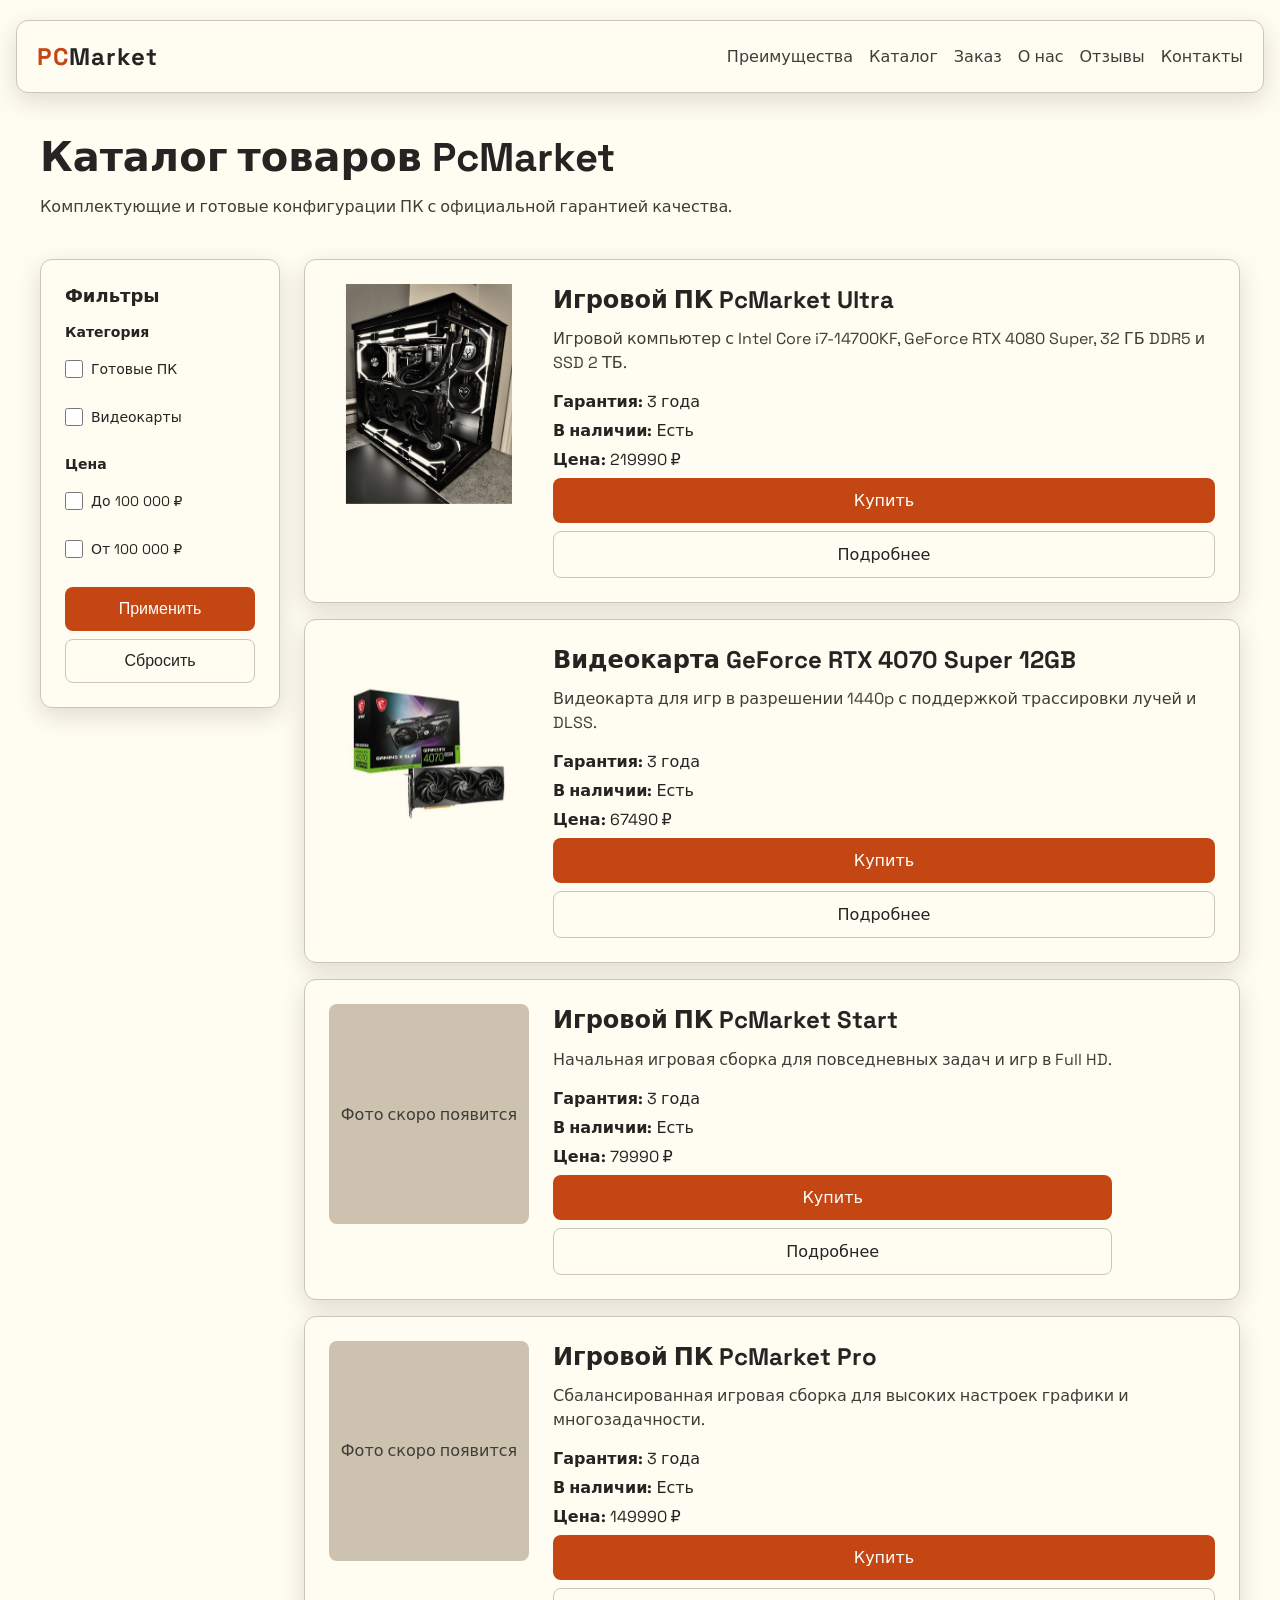
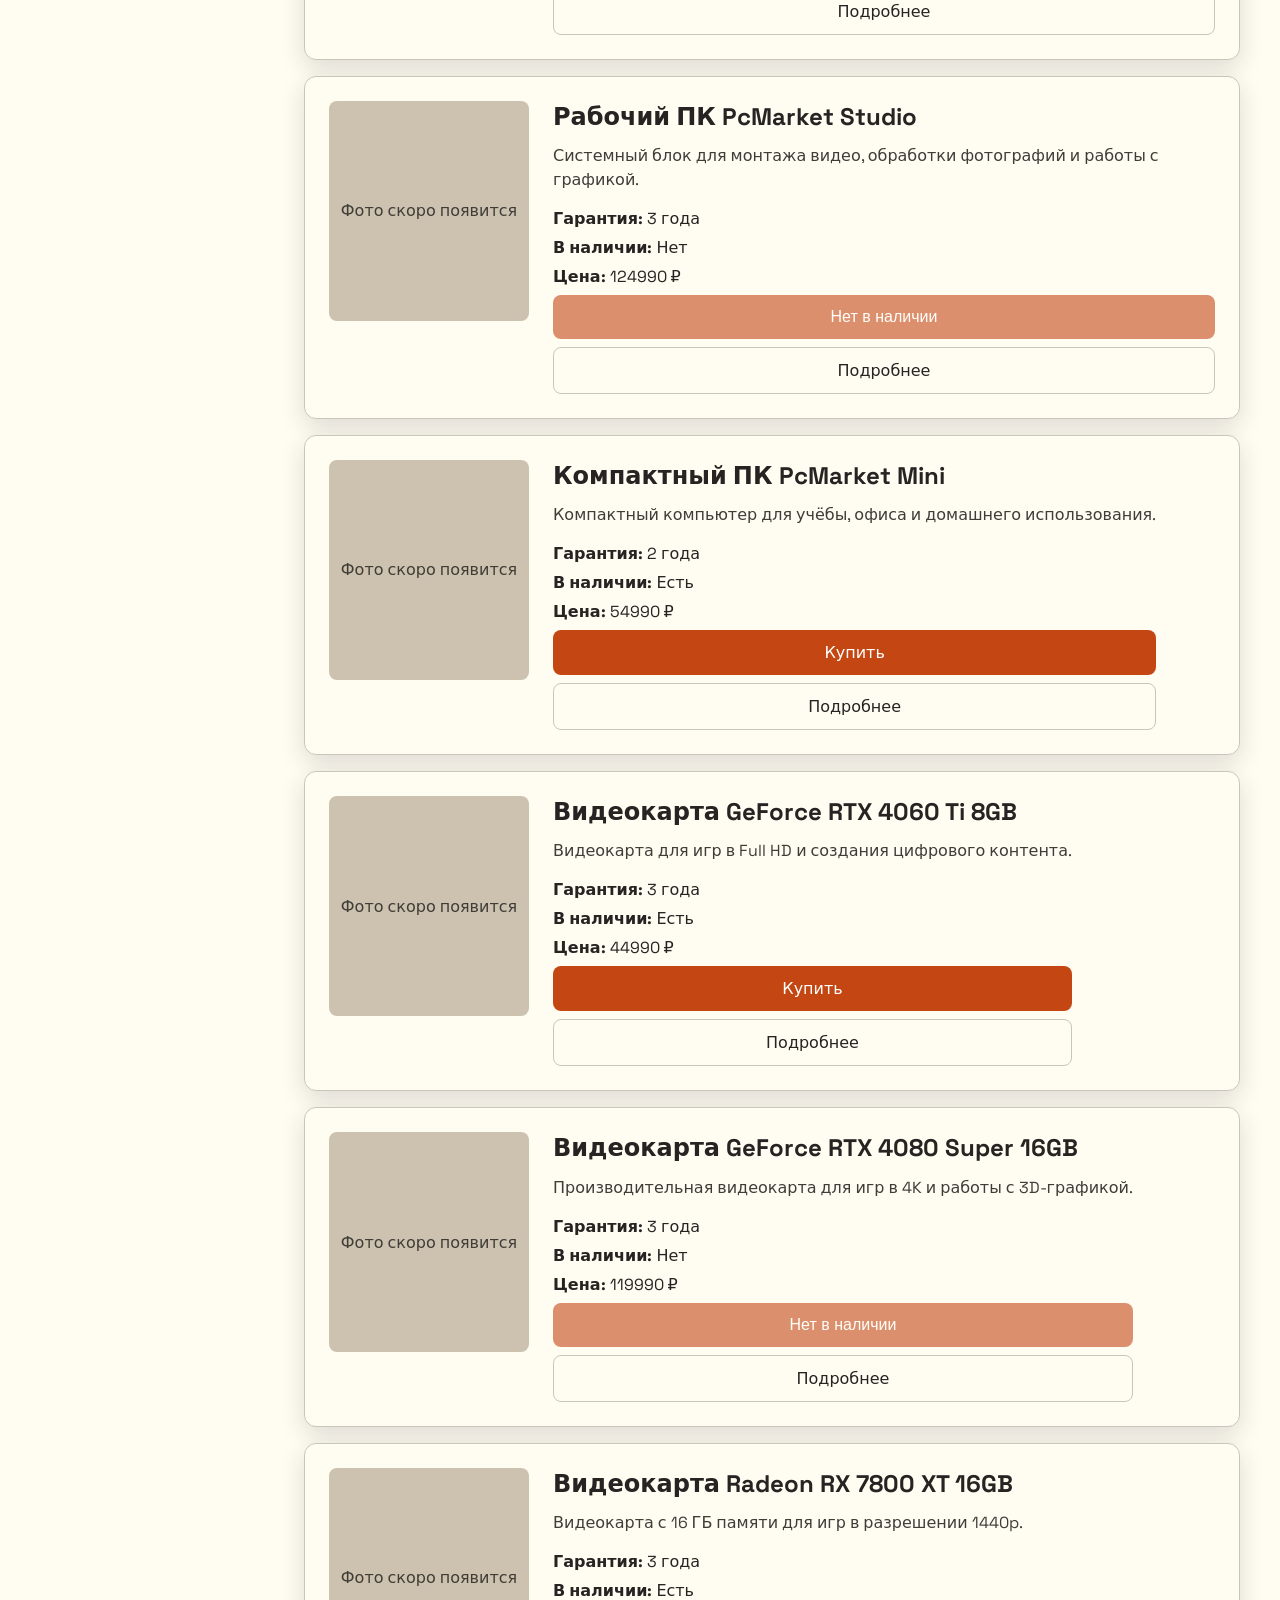
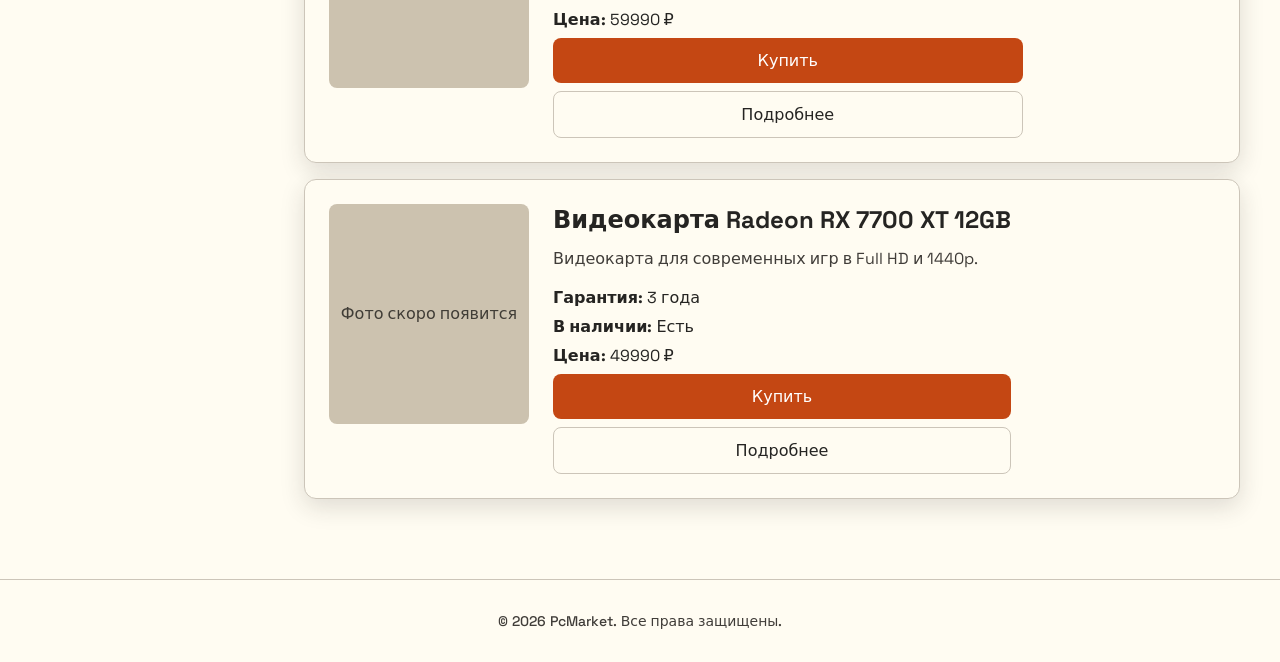
==== commit 61bf769b: "catalog" ====
--- a/pages/catalog.html
+++ b/pages/catalog.html
@@ -6,6 +6,7 @@
     <meta name="description" content="Страница с каталогом компании PcMarket">
     <link rel="stylesheet" href="../css/style.css">
     <link rel="stylesheet" href="../css/responsive.css">
+    <script type="module" src="../js/main.js"></script>
     <title>Товары</title>
 </head>
 <body>
@@ -66,57 +67,7 @@
                 </form>
             </aside>
 
-            <section class="catalog" aria-label="Товары каталога">
-                <article class="catalog-card">
-                    <picture class="catalog-card__media">
-                        <source type="image/webp"
-                                srcset="../assets/img/gaming-pc-360.webp 360w, ../assets/img/gaming-pc-600.webp 600w, ../assets/img/gaming-pc.webp 736w"
-                                sizes="(max-width: 767px) calc(100vw - 64px), (max-width: 1439px) 200px, 250px">
-                        <img src="../assets/img/gaming-pc.jpg"
-                             srcset="../assets/img/gaming-pc-360.jpg 360w, ../assets/img/gaming-pc-600.jpg 600w, ../assets/img/gaming-pc.jpg 736w"
-                             sizes="(max-width: 767px) calc(100vw - 64px), (max-width: 1439px) 200px, 250px"
-                             width="736" height="981" loading="lazy"
-                             alt="Игровой компьютер PcMarket Ultra" class="catalog-card__image">
-                    </picture>
-                    <div class="catalog-card__content">
-                        <h2 class="catalog-card__title">Игровой ПК PcMarket Ultra</h2>
-                        <p class="catalog-card__description">
-                        Мощный системный блок для игр в 4K и работы с 3D-графикой. Оснащён процессором Intel Core i7-14700KF, видеокартой GeForce RTX 4080 Super 16GB, 32 ГБ быстрой оперативной памяти DDR5 и скоростным накопителем NVMe SSD на 2 ТБ.
-                        </p>
-                        <p class="catalog-card__detail"><strong class="catalog-card__label">Гарантия:</strong> 3 года</p>
-                        <p class="catalog-card__detail"><strong class="catalog-card__label">В наличии:</strong> Есть</p>
-                        <p class="catalog-card__detail"><strong class="catalog-card__label">Цена:</strong> 219 990 ₽</p>
-                        <a href="order.html" class="catalog-card__link button button--primary">Купить</a>
-                        <a href="product.html" class="catalog-card__link button button--secondary">Подробнее</a>
-                    </div>
-                </article>
-
-                <hr>
-
-                <article class="catalog-card">
-                    <picture class="catalog-card__media">
-                        <source type="image/webp"
-                                srcset="../assets/img/rtx4070-360.webp 360w, ../assets/img/rtx4070.webp 499w"
-                                sizes="(max-width: 767px) calc(100vw - 64px), (max-width: 1439px) 200px, 250px">
-                        <img src="../assets/img/rtx4070.jpeg"
-                             srcset="../assets/img/rtx4070-360.jpeg 360w, ../assets/img/rtx4070.jpeg 499w"
-                             sizes="(max-width: 767px) calc(100vw - 64px), (max-width: 1439px) 200px, 250px"
-                             width="499" height="400" loading="lazy"
-                             alt="Видеокарта GeForce RTX 4070 Super" class="catalog-card__image">
-                    </picture>
-                    <div class="catalog-card__content">
-                        <h2 class="catalog-card__title">Видеокарта GeForce RTX 4070 Super 12GB</h2>
-                        <p class="catalog-card__description"> 
-                        Высокопроизводительная видеокарта с поддержкой трассировки лучей и DLSS 3.5. Эффективная трёхвентиляторная система охлаждения, низкий уровень шума под нагрузкой и 12 ГБ видеопамяти стандарта GDDR6X для комфортного гейминга в 2K-разрешении.
-                        </p>
-                        <p class="catalog-card__detail"><strong class="catalog-card__label">Гарантия:</strong> 3 года</p>
-                        <p class="catalog-card__detail"><strong class="catalog-card__label">В наличии:</strong> Осталось мало</p>
-                        <p class="catalog-card__detail"><strong class="catalog-card__label">Цена:</strong> 67 490 ₽</p>
-                        <a href="order.html" class="catalog-card__link button button--primary">Купить</a>
-                        <a href="product.html" class="catalog-card__link button button--secondary">Подробнее</a>
-                    </div>
-                </article>
-            </section>
+            <section class="catalog" aria-label="Товары каталога"></section>
         </div>
     </main>
 
--- a/css/style.css
+++ b/css/style.css
@@ -516,6 +516,21 @@
   flex-direction: column;
 }
 
+.catalog-card__placeholder {
+  display: flex;
+  align-items: center;
+  justify-content: center;
+  color: var(--color-text-muted);
+  background-color: var(--color-border);
+  border-radius: var(--radius-md);
+  text-align: center;
+}
+
+.catalog-card__link:disabled {
+  opacity: 0.6;
+  cursor: not-allowed;
+}
+
 .catalog-card__title {
   font-size: 24px;
   margin-bottom: 16px;
